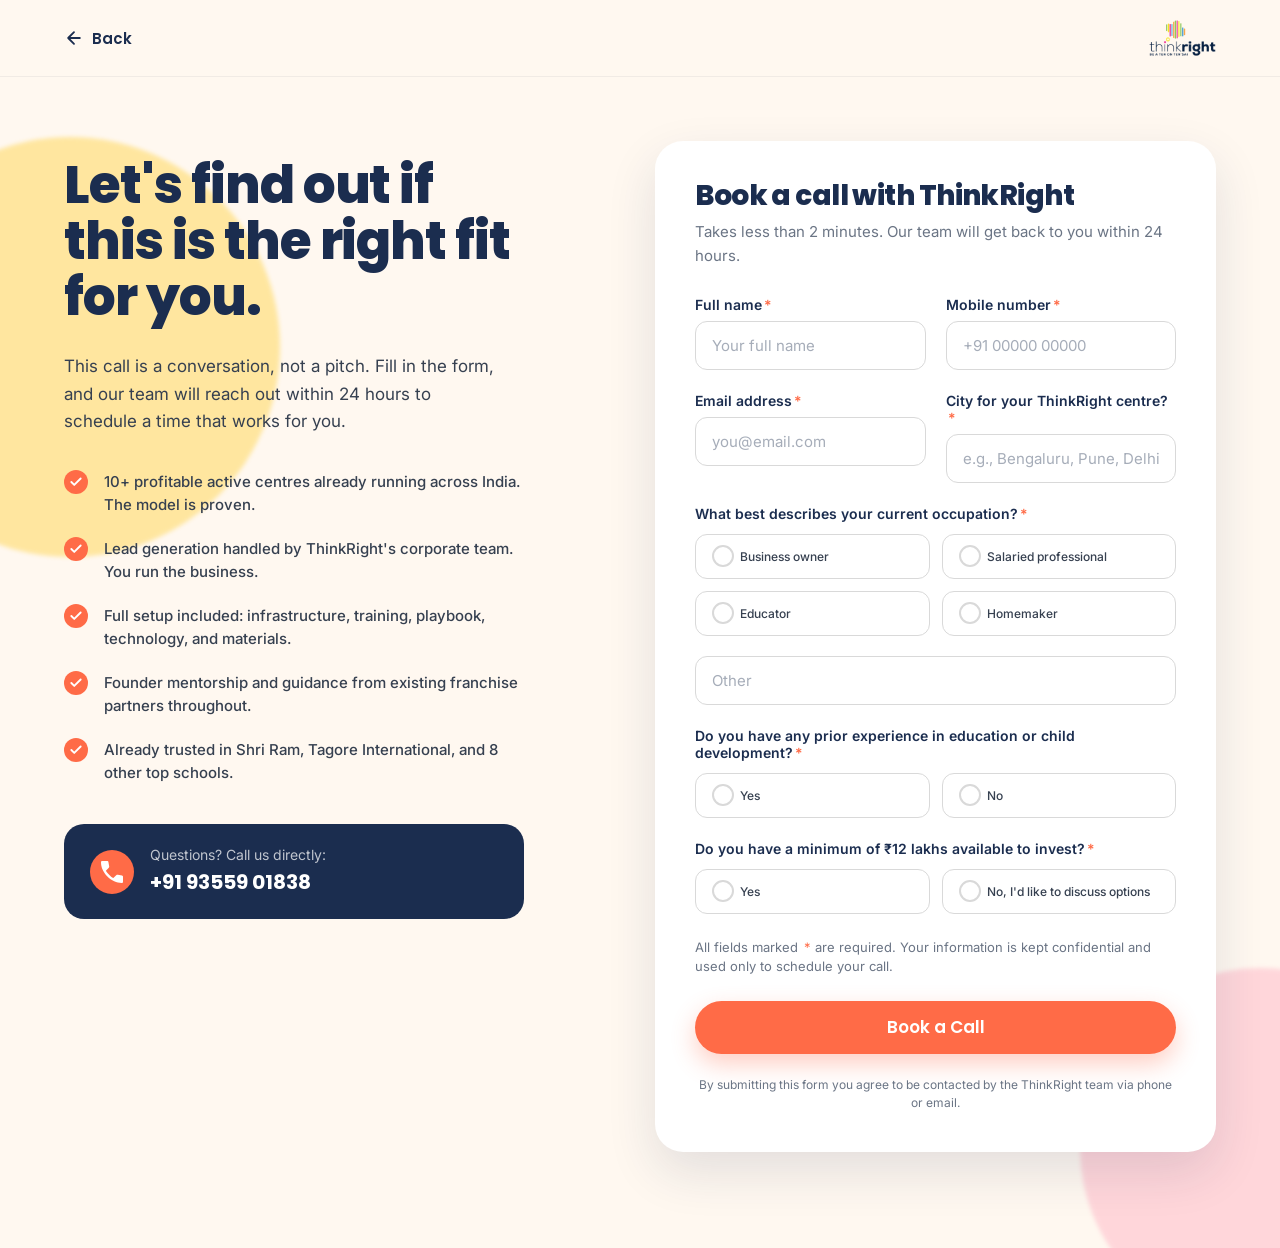
==== website/book-a-call.html @ ef69c4e6 "Add ThinkRight static site with book-a-call page and Railway/Caddy deploy - Full static site (home, " ====
<!DOCTYPE html>
<html lang="en">
<head>
  <meta charset="UTF-8" />
  <meta name="viewport" content="width=device-width, initial-scale=1.0" />
  <title>Book a Call — ThinkRight Franchise</title>
  <meta name="description" content="Book a discovery call with the ThinkRight team. It takes less than 2 minutes and our team will get back to you within 24 hours to find out if a ThinkRight franchise is the right fit for you." />
  <link rel="preconnect" href="https://fonts.googleapis.com" />
  <link rel="preconnect" href="https://fonts.gstatic.com" crossorigin />
  <link href="https://fonts.googleapis.com/css2?family=Poppins:wght@500;600;700;800&family=Inter:wght@400;500;600;700;800&family=Rock+Salt&display=swap" rel="stylesheet" />
  <link rel="stylesheet" href="css/theme.css" />
  <link rel="stylesheet" href="css/book-a-call.css" />
</head>
<body class="bac-body">
  <!-- TOP BAR -->
  <header class="bac-bar">
    <div class="container bac-bar-inner">
      <a href="/franchise" class="bac-back">
        <svg width="20" height="20" viewBox="0 0 24 24" fill="none" stroke="currentColor" stroke-width="2.2" stroke-linecap="round" stroke-linejoin="round"><path d="M19 12H5M12 19l-7-7 7-7"/></svg>
        <span>Back</span>
      </a>
      <a class="brand" href="/">
        <img src="assets/img/think-right-logo.png" alt="ThinkRight" />
      </a>
    </div>
  </header>

  <main class="bac-main has-decor">
    <span class="blob blob-yellow bac-blob-yellow"></span>
    <span class="blob blob-pink bac-blob-pink"></span>
    <span class="blob blob-lavender bac-blob-lav"></span>

    <div class="container bac-grid">
      <!-- LEFT: PITCH -->
      <section class="bac-pitch">
        <h1>Let's find out if this is the right fit for you.</h1>
        <p class="bac-lead">This call is a conversation, not a pitch. Fill in the form, and our team will reach out within 24 hours to schedule a time that works for you.</p>

        <ul class="bac-checks">
          <li>10+ profitable active centres already running across India. The model is proven.</li>
          <li>Lead generation handled by ThinkRight's corporate team. You run the business.</li>
          <li>Full setup included: infrastructure, training, playbook, technology, and materials.</li>
          <li>Founder mentorship and guidance from existing franchise partners throughout.</li>
          <li>Already trusted in Shri Ram, Tagore International, and 8 other top schools.</li>
        </ul>

        <div class="bac-callbox">
          <span class="bac-callbox-ic">
            <img src="assets/svg/call_26-229.svg" alt="" />
          </span>
          <div class="bac-callbox-text">
            <span class="bac-callbox-label">Questions? Call us directly:</span>
            <span class="bac-callbox-num">+91 93559 01838</span>
          </div>
        </div>
      </section>

      <!-- RIGHT: FORM -->
      <section class="bac-card">
        <h2>Book a call with ThinkRight</h2>
        <p class="bac-card-sub">Takes less than 2 minutes. Our team will get back to you within 24 hours.</p>

        <form class="bac-form" action="#" method="post" novalidate>
          <div class="bac-row">
            <div class="bac-field">
              <label for="fullName">Full name<span class="req">*</span></label>
              <input type="text" id="fullName" name="fullName" placeholder="Your full name" required />
            </div>
            <div class="bac-field">
              <label for="mobile">Mobile number<span class="req">*</span></label>
              <input type="tel" id="mobile" name="mobile" placeholder="+91 00000 00000" required />
            </div>
          </div>

          <div class="bac-row">
            <div class="bac-field">
              <label for="email">Email address<span class="req">*</span></label>
              <input type="email" id="email" name="email" placeholder="you@email.com" required />
            </div>
            <div class="bac-field">
              <label for="city">City for your ThinkRight centre?<span class="req">*</span></label>
              <input type="text" id="city" name="city" placeholder="e.g., Bengaluru, Pune, Delhi" required />
            </div>
          </div>

          <fieldset class="bac-field bac-choice-group">
            <legend>What best describes your current occupation?<span class="req">*</span></legend>
            <div class="bac-choices">
              <label class="bac-choice">
                <input type="radio" name="occupation" value="business-owner" />
                <span class="bac-choice-box">Business owner</span>
              </label>
              <label class="bac-choice">
                <input type="radio" name="occupation" value="salaried" />
                <span class="bac-choice-box">Salaried professional</span>
              </label>
              <label class="bac-choice">
                <input type="radio" name="occupation" value="educator" />
                <span class="bac-choice-box">Educator</span>
              </label>
              <label class="bac-choice">
                <input type="radio" name="occupation" value="homemaker" />
                <span class="bac-choice-box">Homemaker</span>
              </label>
            </div>
            <input type="text" class="bac-other" name="occupationOther" placeholder="Other" aria-label="Other occupation" />
          </fieldset>

          <fieldset class="bac-field bac-choice-group">
            <legend>Do you have any prior experience in education or child development?<span class="req">*</span></legend>
            <div class="bac-choices bac-choices-2">
              <label class="bac-choice">
                <input type="radio" name="experience" value="yes" />
                <span class="bac-choice-box">Yes</span>
              </label>
              <label class="bac-choice">
                <input type="radio" name="experience" value="no" />
                <span class="bac-choice-box">No</span>
              </label>
            </div>
          </fieldset>

          <fieldset class="bac-field bac-choice-group">
            <legend>Do you have a minimum of ₹12 lakhs available to invest?<span class="req">*</span></legend>
            <div class="bac-choices bac-choices-2">
              <label class="bac-choice">
                <input type="radio" name="invest" value="yes" />
                <span class="bac-choice-box">Yes</span>
              </label>
              <label class="bac-choice">
                <input type="radio" name="invest" value="discuss" />
                <span class="bac-choice-box">No, I'd like to discuss options</span>
              </label>
            </div>
          </fieldset>

          <p class="bac-note">All fields marked <span class="req">*</span> are required. Your information is kept confidential and used only to schedule your call.</p>

          <button type="submit" class="btn btn-primary bac-submit">Book a Call</button>

          <p class="bac-fineprint">By submitting this form you agree to be contacted by the ThinkRight team via phone or email.</p>
        </form>
      </section>
    </div>
  </main>

  <script src="js/book-a-call.js"></script>
</body>
</html>
---- website/css/theme.css ----
:root {
  --navy: #1B2D4F;
  --navy-80: rgba(27, 45, 79, 0.8);
  --ink: #29292B;
  --white: #FFFFFF;
  --orange: #FF6B47;
  --cream: #FFF8F0;
  --slate: #6B7585;
  --slate-deep: #364050;
  --yellow: #FFD13F;
  --pink: #FF9AB4;
  --teal: #4ECDC4;
  --lavender: #B197FC;
  --line: #D9D9D9;

  --tint-orange: #FFE9E3;
  --tint-yellow: #FFF1C6;
  --tint-teal: #D4F2EF;
  --tint-lavender: #EBE5FE;
  --tint-pink: #FFE1E8;
  --tint-cream: #FEF2E2;

  --shadow-sm: 0px 8px 24px 0px rgba(0, 0, 0, 0.04);
  --shadow-md: 0px 16px 40px 0px rgba(27, 45, 79, 0.12);
  --shadow-lg: 0px 20px 50px 0px rgba(27, 45, 79, 0.12);
  --shadow-xl: 0px 24px 60px 0px rgba(27, 45, 79, 0.16);

  --maxw: 1200px;
}

* { box-sizing: border-box; }

html { scroll-behavior: smooth; }

body {
  margin: 0;
  font-family: 'Inter', system-ui, sans-serif;
  color: var(--navy);
  background: var(--cream);
  -webkit-font-smoothing: antialiased;
  text-rendering: optimizeLegibility;
}

h1, h2, h3, h4, h5 {
  font-family: 'Poppins', system-ui, sans-serif;
  font-weight: 800;
  color: var(--navy);
  margin: 0;
  letter-spacing: -0.02em;
  line-height: 1.1;
}

p { margin: 0; line-height: 1.6; color: var(--slate-deep); }
a { text-decoration: none; color: inherit; }
img { display: block; max-width: 100%; }

.container { width: 100%; max-width: var(--maxw); margin: 0 auto; padding: 0 24px; }

.font-display { font-family: 'Poppins', system-ui, sans-serif; }
.font-accent { font-family: 'Rock Salt', cursive; }

/* Pill buttons */
.btn {
  display: inline-flex;
  align-items: center;
  justify-content: center;
  gap: 10px;
  font-family: 'Poppins', sans-serif;
  font-weight: 600;
  font-size: 16px;
  line-height: 1;
  padding: 16px 28px;
  border-radius: 100px;
  border: none;
  cursor: pointer;
  transition: transform .15s ease, box-shadow .15s ease, background .15s ease;
  white-space: nowrap;
}
.btn:hover { transform: translateY(-2px); }
.btn-primary { background: var(--orange); color: #fff; box-shadow: 0 10px 24px rgba(255,107,71,.32); }
.btn-primary:hover { background: #ff5733; }
.btn-dark { background: var(--navy); color: #fff; }
.btn-dark:hover { background: #142340; }
.btn-ghost { background: #fff; color: var(--navy); border: 1.5px solid var(--line); }
.btn-ghost:hover { border-color: var(--navy); }
.btn-light { background: rgba(255,255,255,.16); color:#fff; border:1.5px solid rgba(255,255,255,.4); }

.eyebrow {
  display: inline-flex;
  align-items: center;
  gap: 8px;
  font-family: 'Rock Salt', cursive;
  font-size: 15px;
  color: var(--orange);
  margin-bottom: 18px;
}
.eyebrow::before { content: "~"; font-family: 'Poppins'; font-weight: 700; }

.section { padding: 96px 0; }
.section-head { max-width: 720px; }
.section-head h2 { font-size: 44px; line-height: 1.12; margin-bottom: 16px; }
.section-head p { font-size: 18px; color: var(--slate); }

.tag {
  display: inline-flex; align-items: center; gap: 8px;
  padding: 8px 16px; border-radius: 100px;
  font-family: 'Poppins', sans-serif; font-weight: 600; font-size: 14px;
  background: #fff; box-shadow: var(--shadow-sm);
}

/* Site header */
.site-header {
  position: sticky; top: 0; z-index: 50;
  background: rgba(255,248,240,.82);
  backdrop-filter: blur(12px);
  border-bottom: 1px solid rgba(27,45,79,.06);
}
.site-header .container { display: flex; align-items: center; justify-content: space-between; height: 76px; }
.site-header nav { display: flex; gap: 32px; }
.site-header nav a {
  font-family: 'Inter', sans-serif; font-weight: 600; font-size: 15px; color: var(--navy);
  transition: color .15s ease;
}
.site-header nav a:hover, .site-header nav a.active { color: var(--orange); }
.brand { display: flex; align-items: center; gap: 10px; }
.brand img { height: 38px; width: auto; }
.nav-toggle { display: none; background: none; border: none; cursor: pointer; }

/* Footer */
.site-footer { background: var(--cream); color: var(--navy); padding: 72px 0 32px; border-top: 1px solid rgba(27,45,79,.06); }
.site-footer a { color: var(--slate-deep); font-size: 15px; }
.site-footer a:hover { color: var(--orange); }
.footer-grid { display: grid; grid-template-columns: 1.6fr 1fr 1fr 1fr; gap: 40px; }
.footer-grid h4 { color: var(--orange); font-size: 15px; font-family:'Poppins'; font-weight: 700; margin-bottom: 18px; }
.footer-grid ul { list-style: none; margin: 0; padding: 0; display: flex; flex-direction: column; gap: 12px; }
.footer-brand { margin-bottom: 14px; }
.footer-brand img { height: 40px; width: auto; }
.footer-tagline { font-family:'Poppins'; font-weight: 700; font-size: 18px; color: var(--orange); margin-bottom: 18px; }
.footer-contact { color: var(--navy); font-size: 15px; line-height: 2; }
.footer-bottom { margin-top: 48px; padding-top: 24px; border-top: 1px solid rgba(27,45,79,.10);
  display: flex; justify-content: space-between; gap: 16px; flex-wrap: wrap; font-size: 13px; color: var(--slate); }

/* ============================================================
   DECORATIVE SYSTEM — floating blobs, wiggles, confetti, dome
   ============================================================ */

/* A section that hosts decorations clips them and stacks content above */
.has-decor { position: relative; overflow: hidden; }
.has-decor > .container { position: relative; z-index: 2; }

/* Soft out-of-focus background blobs */
.blob {
  position: absolute;
  border-radius: 50%;
  filter: blur(2px);
  opacity: .55;
  pointer-events: none;
  z-index: 0;
}
.blob-yellow   { background: var(--yellow); opacity: .35; }
.blob-pink     { background: var(--pink);   opacity: .30; }
.blob-lavender { background: var(--lavender);opacity: .30; }
.blob-teal     { background: var(--teal);   opacity: .28; }
.blob-orange   { background: var(--orange); opacity: .22; }
.blob-cream    { background: #FBE3C6;       opacity: .65; }

/* Solid confetti shapes (sharp, no blur) */
.confetti { position: absolute; pointer-events: none; z-index: 1; }
.dot      { border-radius: 50%; }
.dot-teal     { background: var(--teal); }
.dot-yellow   { background: var(--yellow); }
.dot-lavender { background: var(--lavender); }
.dot-orange   { background: var(--orange); }
.sq-orange { background: var(--orange); border-radius: 12px; transform: rotate(12deg); }
.sq-yellow { background: var(--yellow); border-radius: 50%; }

/* Fluffy cloud (CSS-drawn) */
.cloud {
  position: absolute; pointer-events: none; z-index: 1;
  background: #fff; border-radius: 100px; opacity: .9;
}
.cloud::before, .cloud::after {
  content: ""; position: absolute; background: #fff; border-radius: 50%;
}
.cloud::before { width: 60%; height: 140%; left: 12%; top: -55%; }
.cloud::after  { width: 45%; height: 120%; right: 14%; top: -35%; }

/* Hand-drawn wiggle accent (Rock Salt vibe), pure CSS SVG via mask */
.wiggle {
  display: inline-block; width: 56px; height: 14px;
  background:
    radial-gradient(circle at center, currentColor 0 100%) no-repeat;
  -webkit-mask: url("data:image/svg+xml,%3Csvg xmlns='http://www.w3.org/2000/svg' width='56' height='14' viewBox='0 0 56 14'%3E%3Cpath d='M2 8 Q9 1 16 8 T30 8 T44 8 T54 7' fill='none' stroke='%23000' stroke-width='2.5' stroke-linecap='round'/%3E%3C/svg%3E") no-repeat center / contain;
          mask: url("data:image/svg+xml,%3Csvg xmlns='http://www.w3.org/2000/svg' width='56' height='14' viewBox='0 0 56 14'%3E%3Cpath d='M2 8 Q9 1 16 8 T30 8 T44 8 T54 7' fill='none' stroke='%23000' stroke-width='2.5' stroke-linecap='round'/%3E%3C/svg%3E") no-repeat center / contain;
}
.wiggle-purple { color: var(--lavender); }
.wiggle-teal   { color: var(--teal); }
.wiggle-orange { color: var(--orange); }
.wiggle-pink   { color: var(--pink); }

/* Section-head with a wiggle floated to the right */
.section-head { position: relative; }
.section-head .wiggle-tr { position: absolute; top: 6px; right: 0; }

/* Dotted pill: small colored dot before the label */
.tag.dot-pill::before {
  content: ""; width: 8px; height: 8px; border-radius: 50%;
  background: var(--dot, var(--orange)); flex: 0 0 auto;
}

/* Colored-dot list (replaces checkmarks) */
.dot-list { list-style: none; margin: 0; padding: 0; display: flex; flex-direction: column; gap: 14px; }
.dot-list li { display: flex; gap: 12px; align-items: flex-start; font-size: 15px; color: var(--slate-deep); line-height: 1.5; }
.dot-list li::before {
  content: ""; width: 9px; height: 9px; border-radius: 50%; margin-top: 7px;
  background: var(--dot, var(--orange)); flex: 0 0 auto;
}

@media (max-width: 900px) {
  .site-header nav { display: none; }
  .nav-toggle { display: block; }
  .section-head h2 { font-size: 32px; }
  .section { padding: 64px 0; }
  .footer-grid { grid-template-columns: 1fr 1fr; }
  .blob { opacity: .25 !important; }
}
---- website/css/book-a-call.css ----
/* ============================================================
   BOOK A CALL — standalone form page
   ============================================================ */

.bac-body {
    background: var(--cream);
    min-height: 100vh;
}

/* Top bar */
.bac-bar {
    position: sticky;
    top: 0;
    z-index: 50;
    background: rgba(255, 248, 240, 0.9);
    backdrop-filter: blur(12px);
    border-bottom: 1px solid rgba(27, 45, 79, 0.06);
}
.bac-bar-inner {
    display: flex;
    align-items: center;
    justify-content: space-between;
    height: 76px;
}
.bac-back {
    display: inline-flex;
    align-items: center;
    gap: 8px;
    font-family: "Poppins", sans-serif;
    font-weight: 600;
    font-size: 15px;
    color: var(--navy);
    transition: color 0.15s ease;
}
.bac-back:hover {
    color: var(--orange);
}
.bac-bar .brand img {
    height: 38px;
    width: auto;
}

/* Main */
.bac-main {
    padding: 64px 0 96px;
}
.bac-grid {
    position: relative;
    z-index: 2;
    display: grid;
    grid-template-columns: 1fr 1.08fr;
    gap: 72px;
    align-items: start;
}

/* Decorative blobs */
.bac-blob-yellow {
    width: 420px;
    height: 420px;
    left: -140px;
    top: 60px;
    opacity: 0.45;
}
.bac-blob-pink {
    width: 360px;
    height: 360px;
    right: -160px;
    bottom: -80px;
    opacity: 0.35;
}
.bac-blob-lav {
    width: 240px;
    height: 240px;
    right: 6%;
    top: 40%;
    opacity: 0.25;
}

/* LEFT — pitch column */
.bac-pitch {
    padding-top: 16px;
}
.bac-pitch h1 {
    font-size: 52px;
    line-height: 1.08;
    max-width: 460px;
    margin-bottom: 28px;
}
.bac-lead {
    font-size: 17px;
    color: var(--slate-deep);
    max-width: 440px;
    margin-bottom: 36px;
}

.bac-checks {
    list-style: none;
    margin: 0 0 40px;
    padding: 0;
    display: flex;
    flex-direction: column;
    gap: 22px;
    max-width: 460px;
}
.bac-checks li {
    position: relative;
    padding-left: 40px;
    font-size: 15px;
    line-height: 1.5;
    color: var(--slate-deep);
    font-weight: 500;
}
.bac-checks li::before {
    content: "";
    position: absolute;
    left: 0;
    top: -1px;
    width: 24px;
    height: 24px;
    border-radius: 50%;
    background: var(--orange)
        url("data:image/svg+xml,%3Csvg xmlns='http://www.w3.org/2000/svg' width='14' height='14' viewBox='0 0 24 24' fill='none' stroke='%23fff' stroke-width='3.2' stroke-linecap='round' stroke-linejoin='round'%3E%3Cpath d='M20 6 9 17l-5-5'/%3E%3C/svg%3E")
        no-repeat center / 14px 14px;
}

/* Call box */
.bac-callbox {
    display: flex;
    align-items: center;
    gap: 16px;
    background: var(--navy);
    border-radius: 20px;
    padding: 22px 26px;
    max-width: 460px;
}
.bac-callbox-ic {
    display: inline-flex;
    align-items: center;
    justify-content: center;
    width: 44px;
    height: 44px;
    border-radius: 50%;
    background: var(--orange);
    flex: 0 0 auto;
}
.bac-callbox-ic img {
    width: 22px;
    height: 22px;
    filter: brightness(0) invert(1);
}
.bac-callbox-text {
    display: flex;
    flex-direction: column;
    gap: 4px;
}
.bac-callbox-label {
    font-size: 14px;
    color: rgba(255, 255, 255, 0.72);
}
.bac-callbox-num {
    font-family: "Poppins", sans-serif;
    font-weight: 700;
    font-size: 20px;
    color: #fff;
}

/* RIGHT — form card */
.bac-card {
    background: #fff;
    border-radius: 28px;
    padding: 40px;
    box-shadow: var(--shadow-lg);
}
.bac-card h2 {
    font-size: 28px;
    margin-bottom: 8px;
}
.bac-card-sub {
    font-size: 15px;
    color: var(--slate);
    margin-bottom: 28px;
}

.bac-form {
    display: flex;
    flex-direction: column;
    gap: 22px;
}
.bac-row {
    display: grid;
    grid-template-columns: 1fr 1fr;
    gap: 20px;
}

.bac-field {
    display: flex;
    flex-direction: column;
    gap: 8px;
    border: none;
    margin: 0;
    padding: 0;
    min-width: 0;
}
.bac-field label,
.bac-field legend {
    font-family: "Inter", sans-serif;
    font-weight: 600;
    font-size: 14px;
    color: var(--navy);
    padding: 0;
}
.req {
    color: var(--orange);
    margin-left: 2px;
}

.bac-field input[type="text"],
.bac-field input[type="email"],
.bac-field input[type="tel"] {
    width: 100%;
    font-family: "Inter", sans-serif;
    font-size: 15px;
    color: var(--navy);
    padding: 14px 16px;
    border: 1.5px solid var(--line);
    border-radius: 12px;
    background: #fff;
    outline: none;
    transition:
        border-color 0.15s ease,
        box-shadow 0.15s ease;
}
.bac-field input::placeholder {
    color: #a6adb9;
}
.bac-field input:focus {
    border-color: var(--orange);
    box-shadow: 0 0 0 3px rgba(255, 107, 71, 0.14);
}

/* Choice groups (radio cards) */
.bac-choice-group legend {
    margin-bottom: 12px;
}
.bac-choices {
    display: grid;
    grid-template-columns: 1fr 1fr;
    gap: 12px;
}
.bac-choice {
    display: block;
    cursor: pointer;
}
.bac-choice input {
    position: absolute;
    opacity: 0;
    pointer-events: none;
}
.bac-choice-box {
    position: relative;
    display: flex;
    align-items: center;
    gap: 12px;
    padding: 14px 16px 14px 44px;
    border: 1.5px solid var(--line);
    border-radius: 12px;
    font-family: "Inter", sans-serif;
    font-size: 12px;
    font-weight: 500;
    color: var(--slate-deep);
    transition:
        border-color 0.15s ease,
        color 0.15s ease,
        background 0.15s ease;
}
.bac-choice-box::before {
    content: "";
    position: absolute;
    left: 16px;
    top: 50%;
    transform: translateY(-50%);
    width: 18px;
    height: 18px;
    border-radius: 50%;
    border: 2px solid var(--line);
    background: #fff;
    transition: border-color 0.15s ease;
}
.bac-choice:hover .bac-choice-box {
    border-color: var(--slate);
}
.bac-choice input:checked + .bac-choice-box {
    border-color: var(--orange);
    color: var(--navy);
    background: var(--tint-orange);
}
.bac-choice input:checked + .bac-choice-box::before {
    border-color: var(--orange);
    box-shadow: inset 0 0 0 4px var(--orange);
}
.bac-choice input:focus-visible + .bac-choice-box {
    box-shadow: 0 0 0 3px rgba(255, 107, 71, 0.14);
}

.bac-other {
    margin-top: 12px;
    width: 100%;
    font-family: "Inter", sans-serif;
    font-size: 15px;
    color: var(--navy);
    padding: 4px 0 10px;
    border: none;
    border-bottom: 1.5px solid var(--line);
    background: transparent;
    outline: none;
    transition: border-color 0.15s ease;
}
.bac-other::placeholder {
    color: var(--slate);
}
.bac-other:focus {
    border-bottom-color: var(--orange);
}

.bac-note {
    font-size: 13px;
    color: var(--slate);
    line-height: 1.5;
    margin-top: 2px;
}

.bac-submit {
    width: 100%;
    padding: 18px;
    font-size: 17px;
    margin-top: 2px;
}

.bac-fineprint {
    font-size: 12px;
    color: var(--slate);
    text-align: center;
    line-height: 1.5;
}

/* Responsive */
@media (max-width: 960px) {
    .bac-grid {
        grid-template-columns: 1fr;
        gap: 48px;
    }
    .bac-pitch h1 {
        font-size: 40px;
    }
    .bac-pitch,
    .bac-lead,
    .bac-checks,
    .bac-callbox {
        max-width: 640px;
    }
}
@media (max-width: 560px) {
    .bac-main {
        padding: 40px 0 64px;
    }
    .bac-pitch h1 {
        font-size: 32px;
    }
    .bac-card {
        padding: 24px;
        border-radius: 22px;
    }
    .bac-row {
        grid-template-columns: 1fr;
    }
    .bac-choices {
        grid-template-columns: 1fr;
    }
}
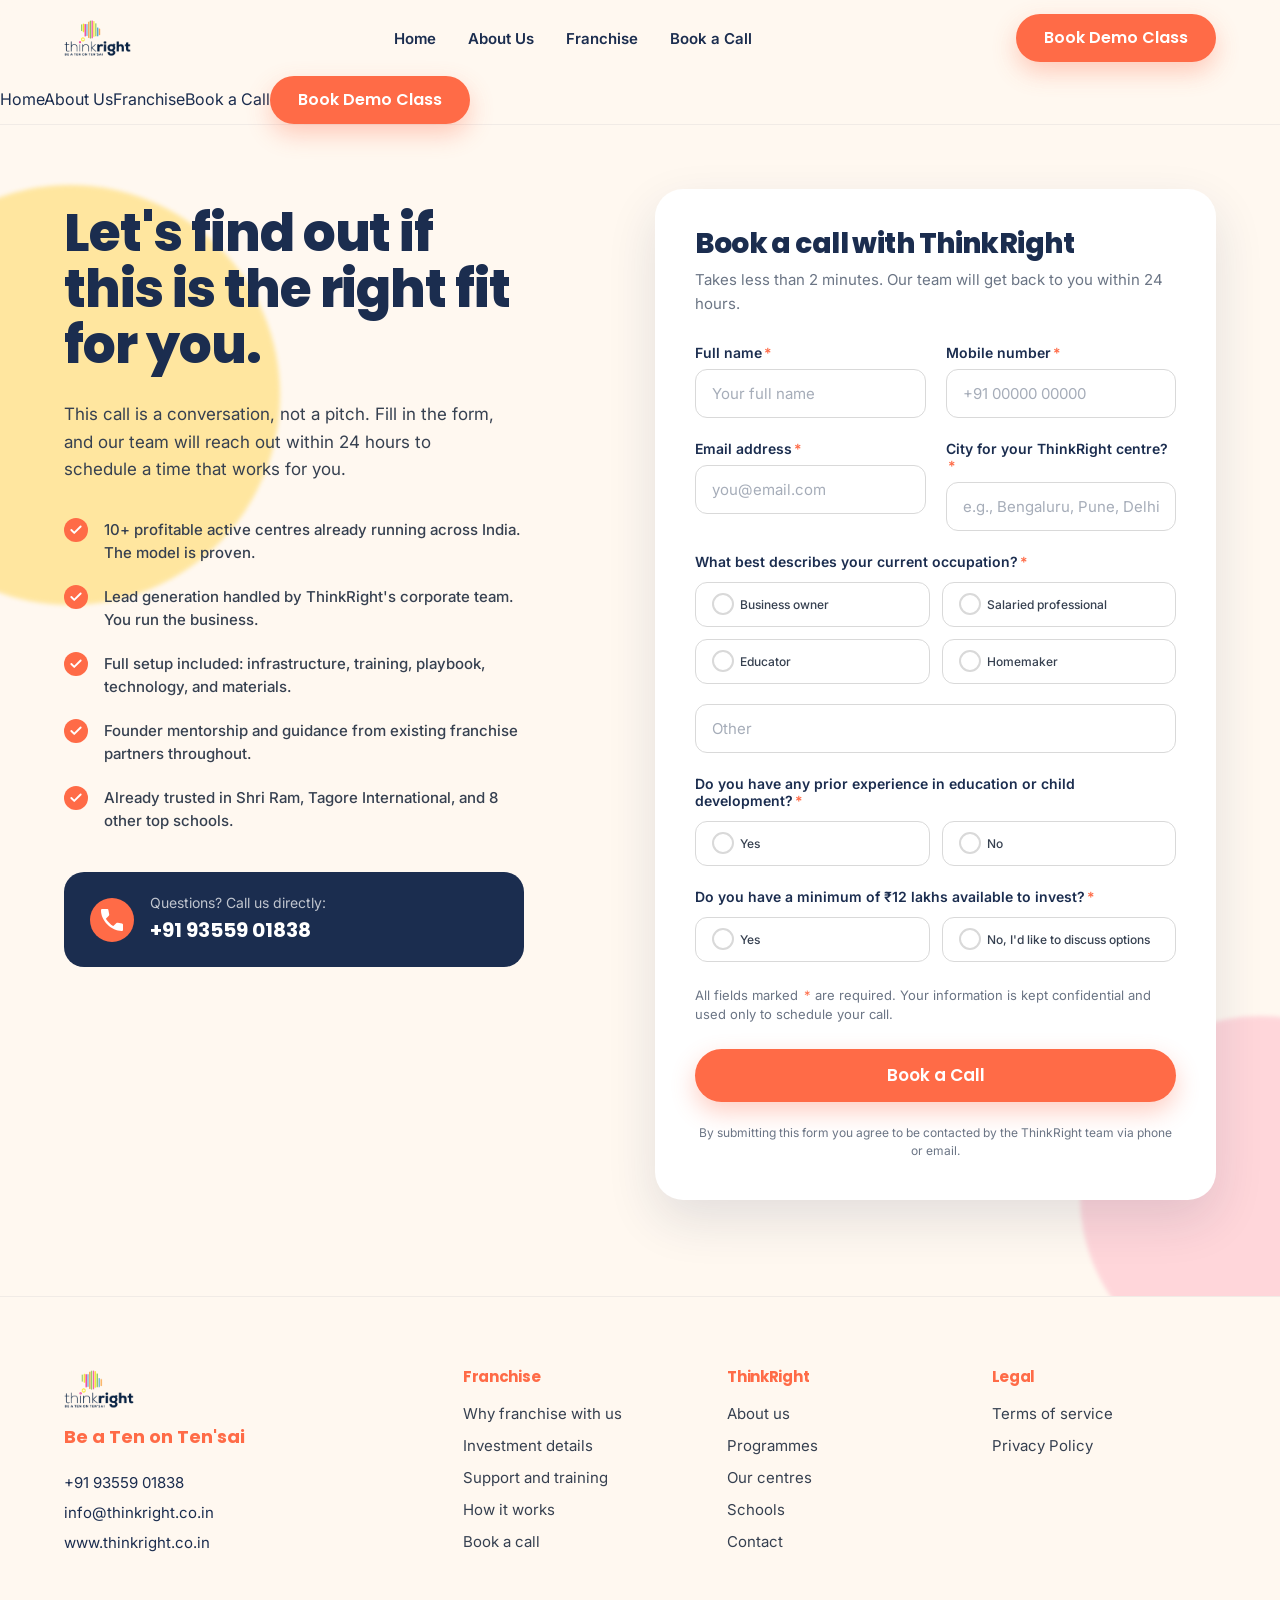
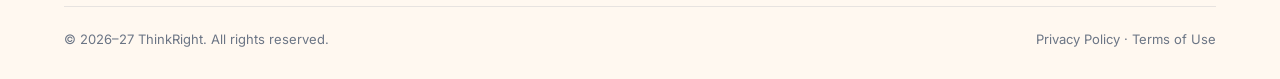
==== commit 65e2449d: "Use shared site nav/footer on book-a-call page Replaces the custom Back+logo top bar with the standa" ====
--- a/website/book-a-call.html
+++ b/website/book-a-call.html
@@ -12,18 +12,7 @@
   <link rel="stylesheet" href="css/book-a-call.css" />
 </head>
 <body class="bac-body">
-  <!-- TOP BAR -->
-  <header class="bac-bar">
-    <div class="container bac-bar-inner">
-      <a href="/franchise" class="bac-back">
-        <svg width="20" height="20" viewBox="0 0 24 24" fill="none" stroke="currentColor" stroke-width="2.2" stroke-linecap="round" stroke-linejoin="round"><path d="M19 12H5M12 19l-7-7 7-7"/></svg>
-        <span>Back</span>
-      </a>
-      <a class="brand" href="/">
-        <img src="assets/img/think-right-logo.png" alt="ThinkRight" />
-      </a>
-    </div>
-  </header>
+  <div id="site-header"></div>
 
   <main class="bac-main has-decor">
     <span class="blob blob-yellow bac-blob-yellow"></span>
@@ -144,6 +133,9 @@
     </div>
   </main>
 
+  <div id="site-footer"></div>
+
+  <script src="js/chrome.js"></script>
   <script src="js/book-a-call.js"></script>
 </body>
 </html>
